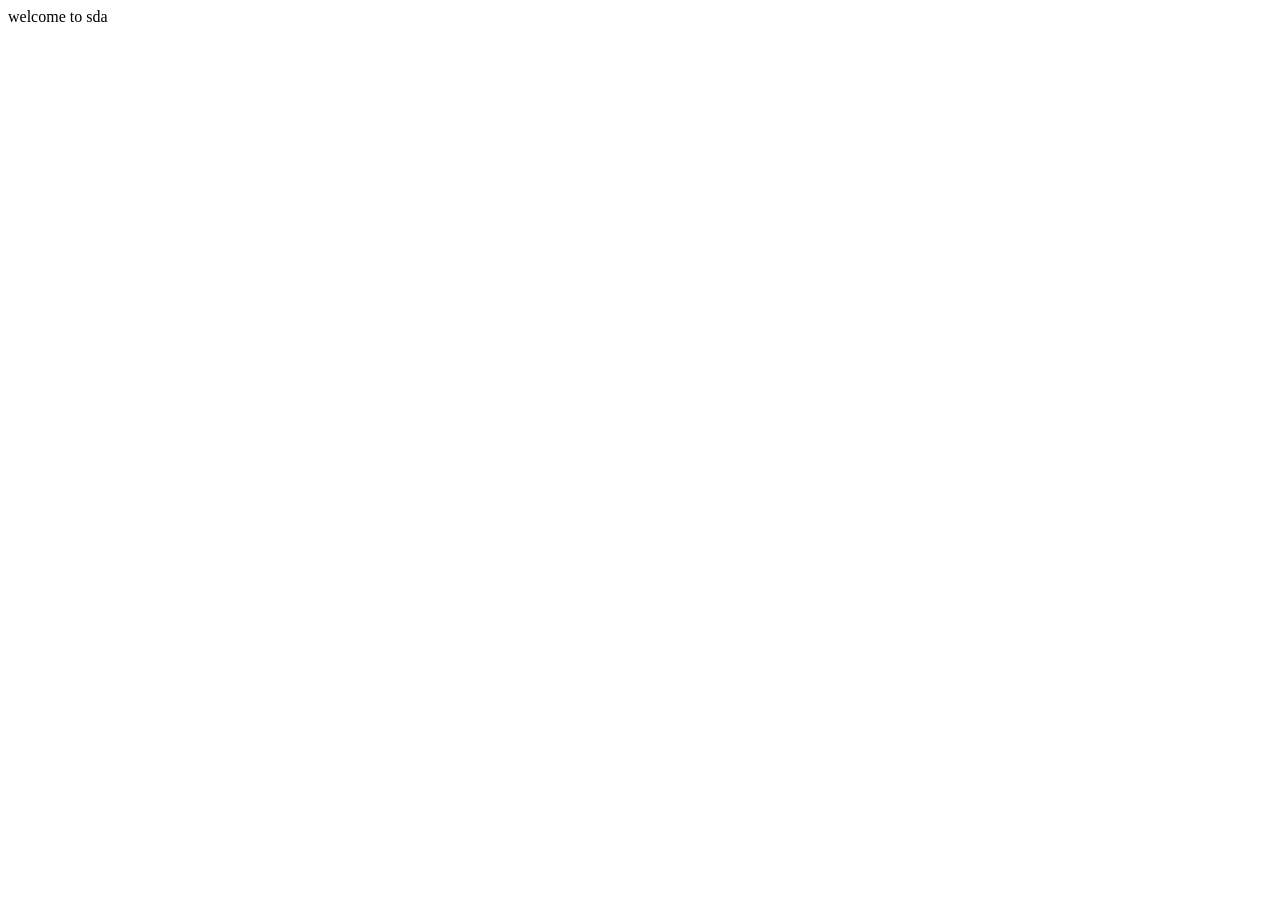
==== index.html @ b50ed78c "Emma committed backend" ====
<!DOCTYPE html>
<html lang="en">
<head>
  <meta charset="UTF-8">
  <meta name="viewport" content="width=device-width, initial-scale=1.0">
  <title>adventist web</title>
</head>
<body>
  welcome to sda
</body>
</html>
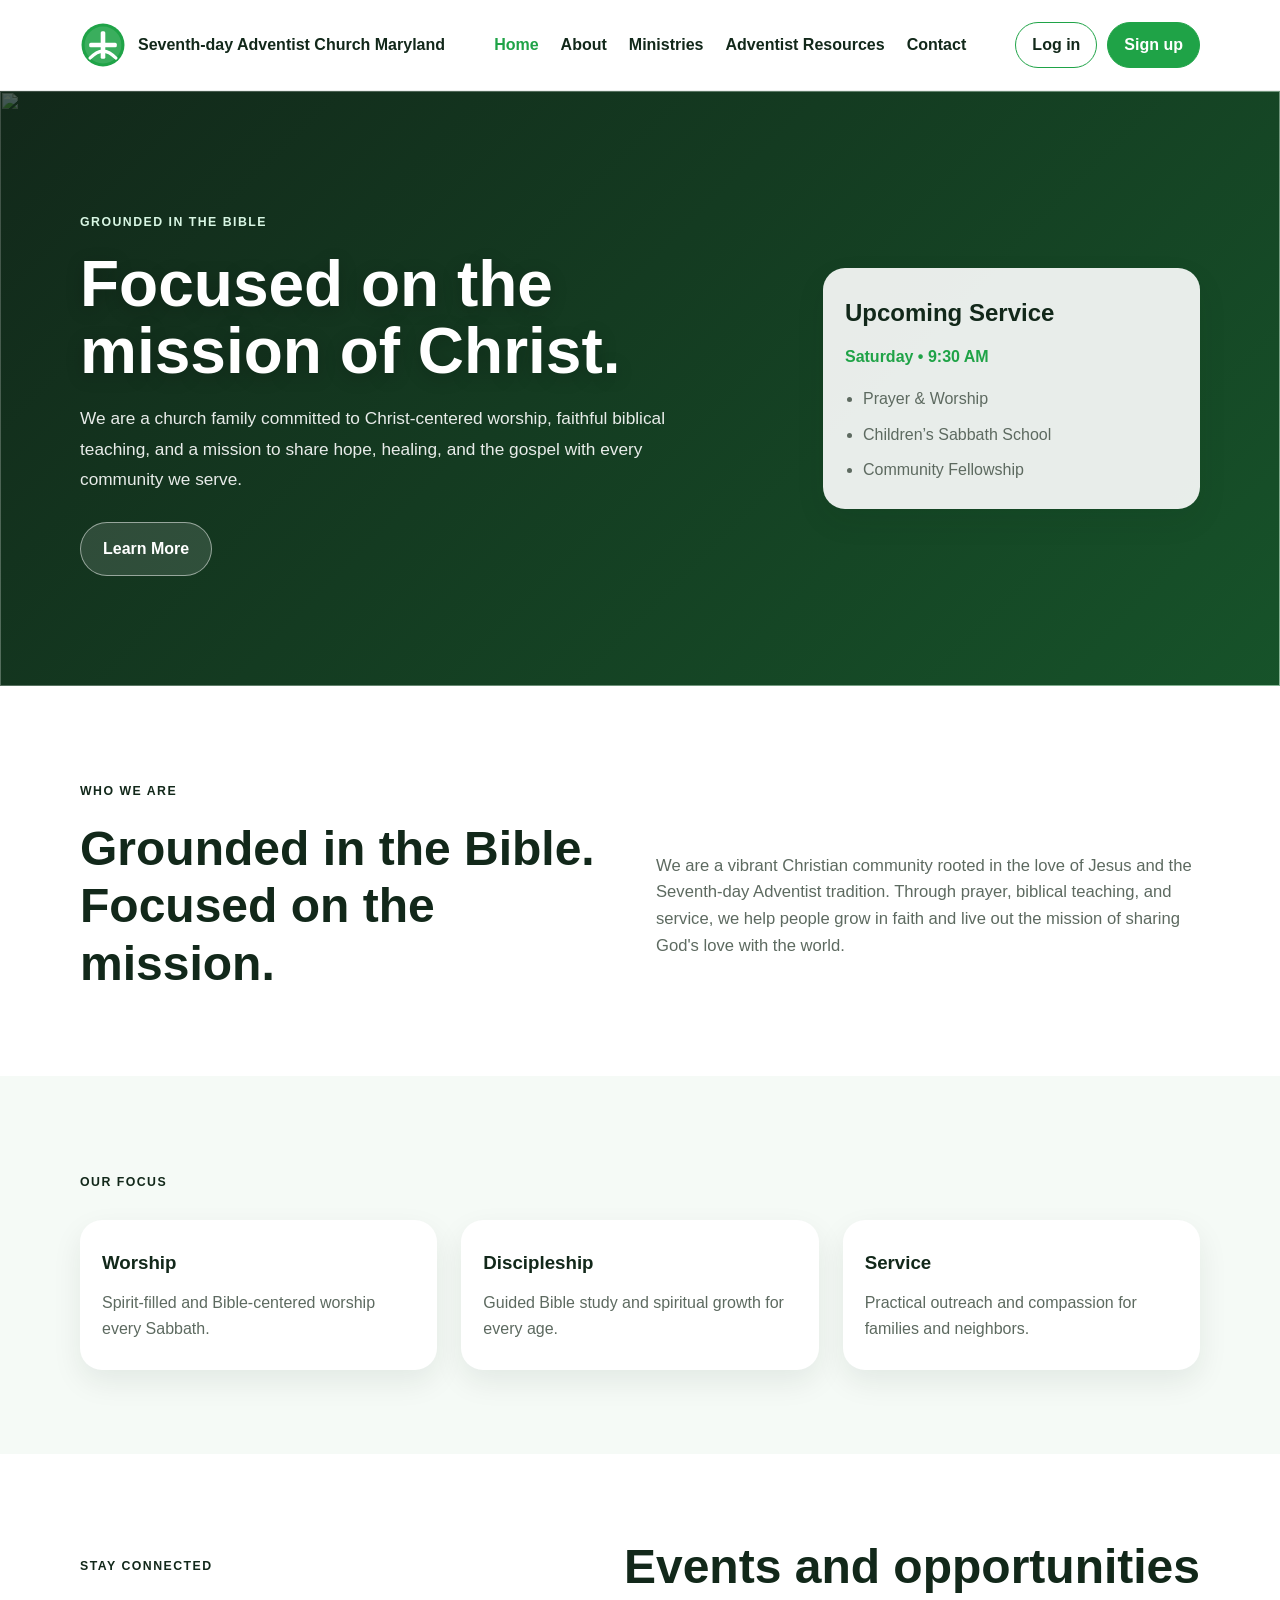
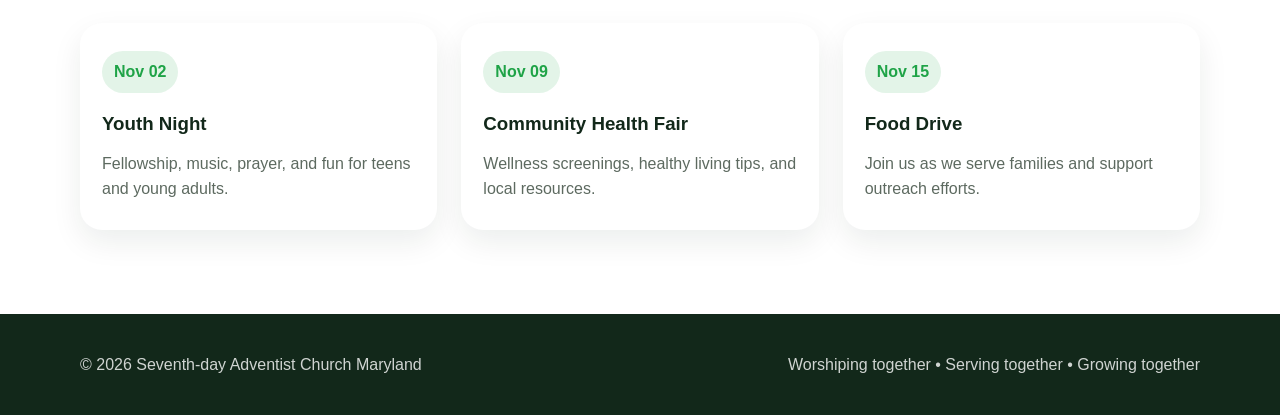
==== commit e9d72939: "Use homepage as site entry point" ====
--- a/index.html
+++ b/index.html
@@ -1,11 +1,14 @@
+<!DOCTYPE html>
 <!DOCTYPE html>
 <html lang="en">
-<head>
-  <meta charset="UTF-8">
-  <meta name="viewport" content="width=device-width, initial-scale=1.0">
-  <title>adventist web</title>
-</head>
-<body>
-  welcome to sda
-</body>
+  <head>
+    <meta charset="UTF-8" />
+    <meta name="viewport" content="width=device-width, initial-scale=1.0" />
+    <meta http-equiv="refresh" content="0; url=home.html" />
+    <title>Seventh-day Adventist Church Maryland</title>
+    <link rel="canonical" href="home.html" />
+  </head>
+  <body>
+    <p>Opening the church homepage. <a href="home.html">Continue to the homepage</a>.</p>
+  </body>
 </html>
